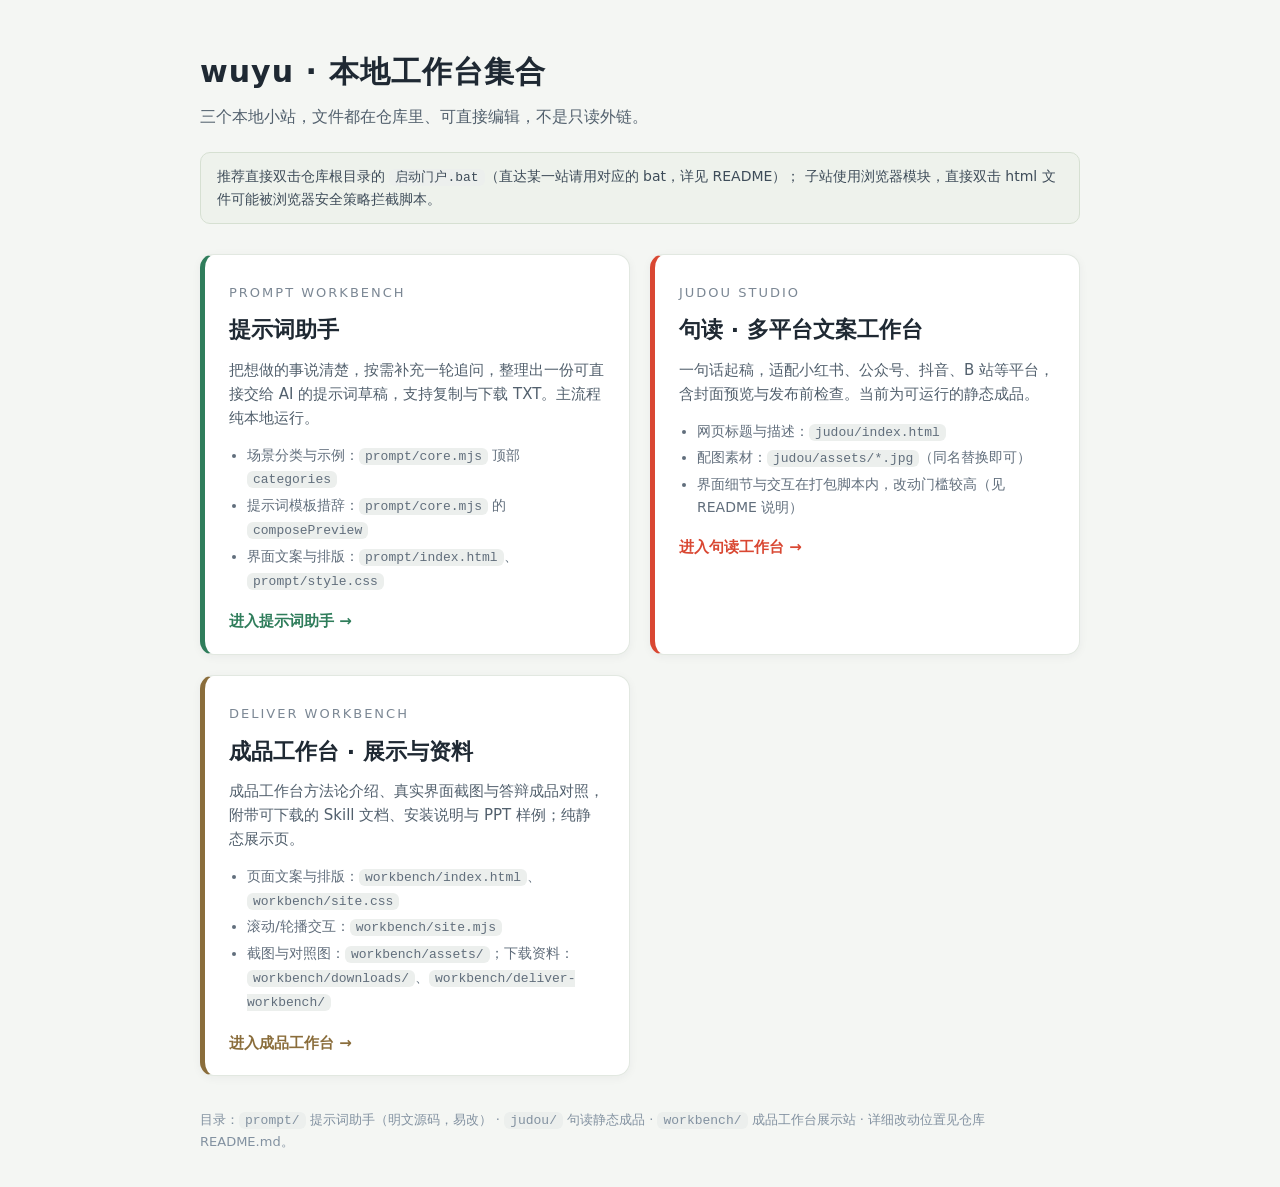
==== index.html @ df77c9cd "同步句读上游 8e75176，新增 workbench 成品工作台子站与门户入口 judou 主站更新到上游最新提交 8e75176（新打包产物 index-BxLxVFmK.js / index-C" ====
<!doctype html>
<html lang="zh-CN">
<head>
  <meta charset="utf-8">
  <meta name="viewport" content="width=device-width,initial-scale=1">
  <meta name="description" content="wuyu 本地工作台集合：提示词助手 + 句读文案工作台，源码与静态文件均可直接修改。">
  <title>wuyu · 本地工作台集合</title>
  <style>
    * { box-sizing: border-box; }
    body {
      margin: 0; min-height: 100vh; background: #f4f6f3; color: #1f2933;
      font-family: "PingFang SC", "Microsoft YaHei", "Segoe UI", system-ui, sans-serif;
      line-height: 1.6; padding: 48px 24px;
    }
    .wrap { max-width: 880px; margin: 0 auto; }
    header h1 { font-size: 30px; margin: 0 0 8px; letter-spacing: 1px; }
    header p.sub { margin: 0 0 6px; color: #52606d; }
    .hint {
      background: #eef2ec; border: 1px solid #d6e0d2; border-radius: 10px;
      padding: 12px 16px; font-size: 14px; color: #3e4c59; margin: 22px 0 30px;
    }
    .cards { display: grid; grid-template-columns: repeat(auto-fit, minmax(320px, 1fr)); gap: 20px; }
    a.card {
      display: block; text-decoration: none; color: inherit; background: #fff;
      border: 1px solid #e2e8e1; border-left: 5px solid #2f7d5b; border-radius: 14px;
      padding: 24px 24px 20px; box-shadow: 0 2px 10px rgba(31,41,51,.05);
      transition: transform .12s ease, box-shadow .12s ease;
    }
    a.card.judou { border-left-color: #d94732; }
    a.card.workbench { border-left-color: #8a6d3b; }
    a.card:hover { transform: translateY(-2px); box-shadow: 0 8px 22px rgba(31,41,51,.12); }
    .card .kicker { font-size: 13px; color: #7b8794; letter-spacing: 2px; }
    .card h2 { margin: 8px 0 10px; font-size: 22px; }
    .card p.desc { margin: 0 0 14px; font-size: 15px; color: #52606d; }
    .card ul { margin: 0 0 16px; padding-left: 18px; font-size: 14px; color: #616e7c; }
    .card ul li { margin: 3px 0; }
    .go { display: inline-block; font-size: 15px; font-weight: 600; color: #2f7d5b; }
    .card.judou .go { color: #d94732; }
    .card.workbench .go { color: #8a6d3b; }
    footer { margin-top: 34px; font-size: 13px; color: #8291a0; }
    code { background: #ecefed; padding: 1px 6px; border-radius: 6px; font-size: 13px; }
  </style>
</head>
<body>
  <div class="wrap">
    <header>
      <h1>wuyu · 本地工作台集合</h1>
      <p class="sub">三个本地小站，文件都在仓库里、可直接编辑，不是只读外链。</p>
      <div class="hint">
        推荐直接双击仓库根目录的 <code>启动门户.bat</code>（直达某一站请用对应的 bat，详见 README）；
        子站使用浏览器模块，直接双击 html 文件可能被浏览器安全策略拦截脚本。
      </div>
    </header>

    <section class="cards">
      <a class="card" href="./prompt/">
        <span class="kicker">PROMPT WORKBENCH</span>
        <h2>提示词助手</h2>
        <p class="desc">把想做的事说清楚，按需补充一轮追问，整理出一份可直接交给 AI 的提示词草稿，支持复制与下载 TXT。主流程纯本地运行。</p>
        <ul>
          <li>场景分类与示例：<code>prompt/core.mjs</code> 顶部 <code>categories</code></li>
          <li>提示词模板措辞：<code>prompt/core.mjs</code> 的 <code>composePreview</code></li>
          <li>界面文案与排版：<code>prompt/index.html</code>、<code>prompt/style.css</code></li>
        </ul>
        <span class="go">进入提示词助手 →</span>
      </a>

      <a class="card judou" href="./judou/">
        <span class="kicker">JUDOU STUDIO</span>
        <h2>句读 · 多平台文案工作台</h2>
        <p class="desc">一句话起稿，适配小红书、公众号、抖音、B 站等平台，含封面预览与发布前检查。当前为可运行的静态成品。</p>
        <ul>
          <li>网页标题与描述：<code>judou/index.html</code></li>
          <li>配图素材：<code>judou/assets/*.jpg</code>（同名替换即可）</li>
          <li>界面细节与交互在打包脚本内，改动门槛较高（见 README 说明）</li>
        </ul>
        <span class="go">进入句读工作台 →</span>
      </a>

      <a class="card workbench" href="./workbench/">
        <span class="kicker">DELIVER WORKBENCH</span>
        <h2>成品工作台 · 展示与资料</h2>
        <p class="desc">成品工作台方法论介绍、真实界面截图与答辩成品对照，附带可下载的 Skill 文档、安装说明与 PPT 样例；纯静态展示页。</p>
        <ul>
          <li>页面文案与排版：<code>workbench/index.html</code>、<code>workbench/site.css</code></li>
          <li>滚动/轮播交互：<code>workbench/site.mjs</code></li>
          <li>截图与对照图：<code>workbench/assets/</code>；下载资料：<code>workbench/downloads/</code>、<code>workbench/deliver-workbench/</code></li>
        </ul>
        <span class="go">进入成品工作台 →</span>
      </a>
    </section>

    <footer>
      目录：<code>prompt/</code> 提示词助手（明文源码，易改） · <code>judou/</code> 句读静态成品 · <code>workbench/</code> 成品工作台展示站 · 详细改动位置见仓库 README.md。
    </footer>
  </div>
</body>
</html>
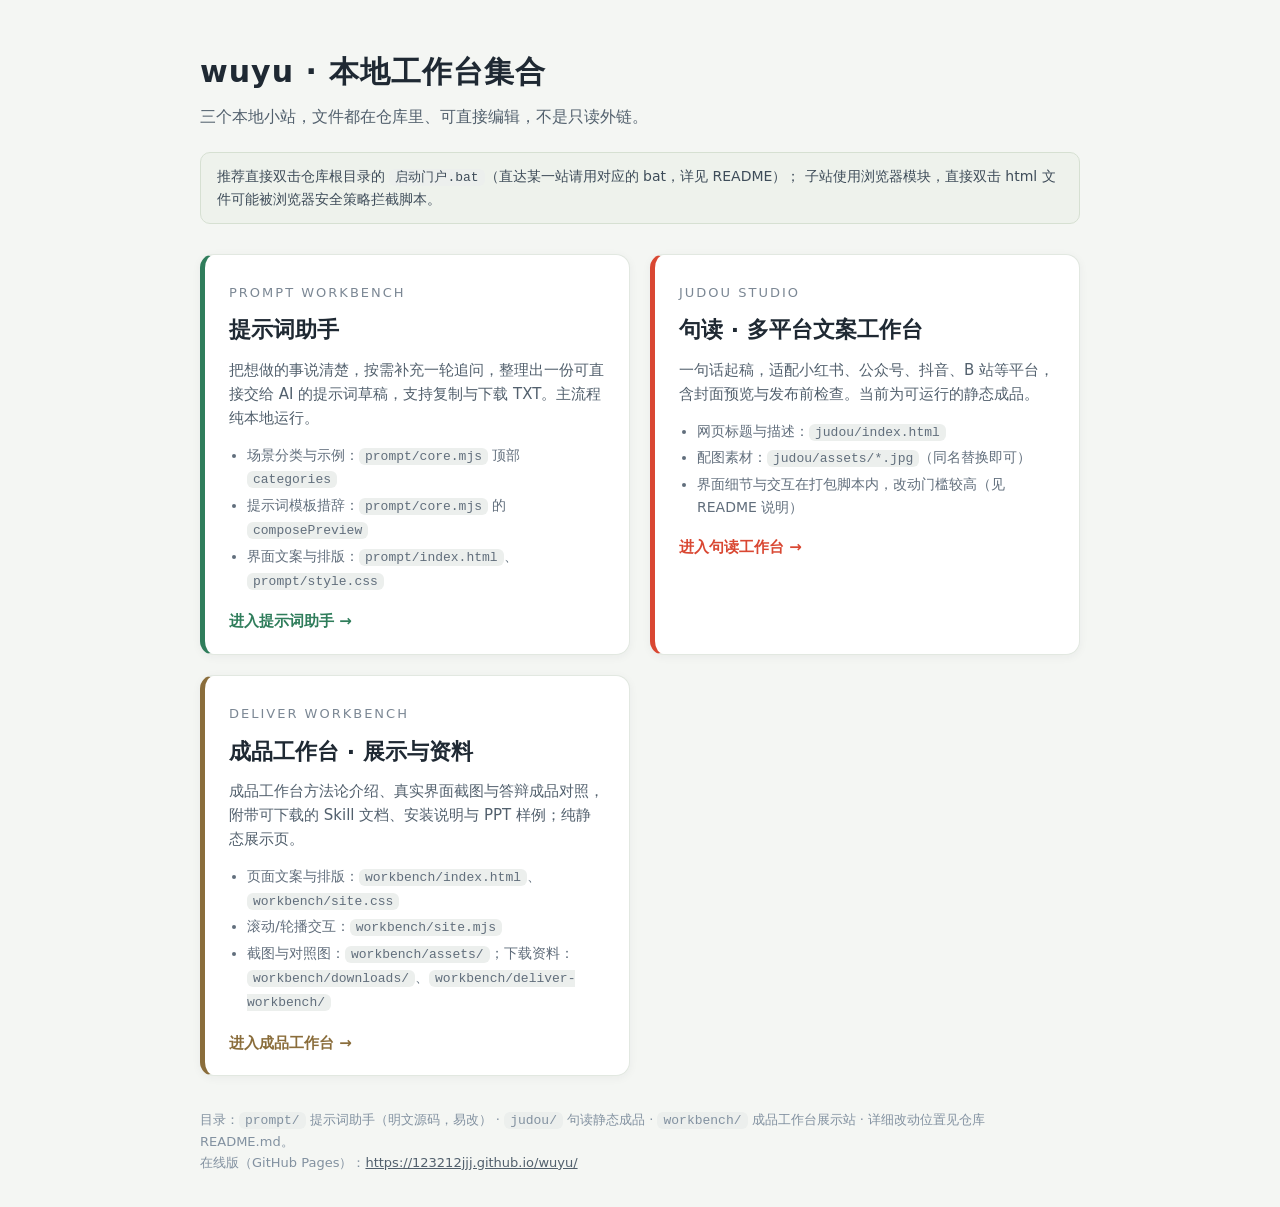
==== commit 39b89d87: "开启 GitHub Pages：新增根 .nojekyll 原样发布，README/门户补充在线地址 已将 main 分支根目录发布到 GitHub Pages（https://123212jjj.g" ====
--- a/index.html
+++ b/index.html
@@ -38,6 +38,7 @@
     .card.judou .go { color: #d94732; }
     .card.workbench .go { color: #8a6d3b; }
     footer { margin-top: 34px; font-size: 13px; color: #8291a0; }
+    footer a { color: #52606d; word-break: break-all; }
     code { background: #ecefed; padding: 1px 6px; border-radius: 6px; font-size: 13px; }
   </style>
 </head>
@@ -91,7 +92,8 @@
     </section>
 
     <footer>
-      目录：<code>prompt/</code> 提示词助手（明文源码，易改） · <code>judou/</code> 句读静态成品 · <code>workbench/</code> 成品工作台展示站 · 详细改动位置见仓库 README.md。
+      目录：<code>prompt/</code> 提示词助手（明文源码，易改） · <code>judou/</code> 句读静态成品 · <code>workbench/</code> 成品工作台展示站 · 详细改动位置见仓库 README.md。<br>
+      在线版（GitHub Pages）：<a href="https://123212jjj.github.io/wuyu/" target="_blank" rel="noopener">https://123212jjj.github.io/wuyu/</a>
     </footer>
   </div>
 </body>
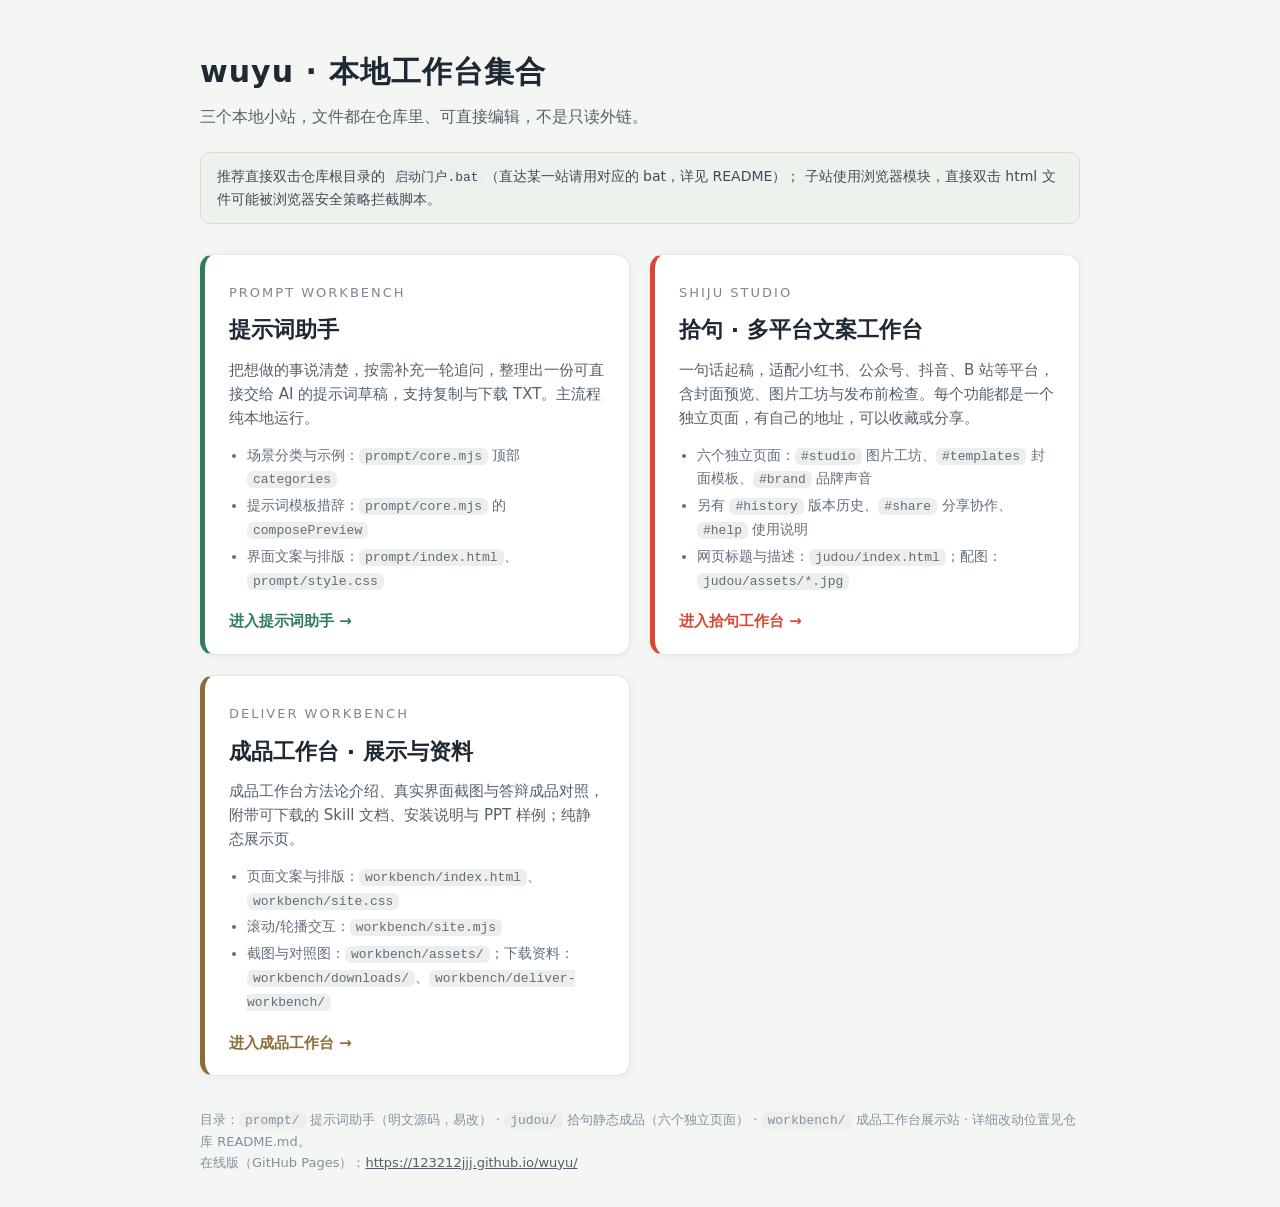
==== commit 55053ba1: "拾句 SHIJU 新版：六个功能改为独立页面 - 图片工坊/封面模板/品牌声音/版本历史/分享协作/使用说明 从弹窗改为独立页面   地址 #studio #templates #brand #his" ====
--- a/index.html
+++ b/index.html
@@ -3,7 +3,7 @@
 <head>
   <meta charset="utf-8">
   <meta name="viewport" content="width=device-width,initial-scale=1">
-  <meta name="description" content="wuyu 本地工作台集合：提示词助手 + 句读文案工作台，源码与静态文件均可直接修改。">
+  <meta name="description" content="wuyu 本地工作台集合：提示词助手 + 拾句文案工作台，源码与静态文件均可直接修改。">
   <title>wuyu · 本地工作台集合</title>
   <style>
     * { box-sizing: border-box; }
@@ -67,15 +67,15 @@
       </a>
 
       <a class="card judou" href="./judou/">
-        <span class="kicker">JUDOU STUDIO</span>
-        <h2>句读 · 多平台文案工作台</h2>
-        <p class="desc">一句话起稿，适配小红书、公众号、抖音、B 站等平台，含封面预览与发布前检查。当前为可运行的静态成品。</p>
+        <span class="kicker">SHIJU STUDIO</span>
+        <h2>拾句 · 多平台文案工作台</h2>
+        <p class="desc">一句话起稿，适配小红书、公众号、抖音、B 站等平台，含封面预览、图片工坊与发布前检查。每个功能都是一个独立页面，有自己的地址，可以收藏或分享。</p>
         <ul>
-          <li>网页标题与描述：<code>judou/index.html</code></li>
-          <li>配图素材：<code>judou/assets/*.jpg</code>（同名替换即可）</li>
-          <li>界面细节与交互在打包脚本内，改动门槛较高（见 README 说明）</li>
+          <li>六个独立页面：<code>#studio</code> 图片工坊、<code>#templates</code> 封面模板、<code>#brand</code> 品牌声音</li>
+          <li>另有 <code>#history</code> 版本历史、<code>#share</code> 分享协作、<code>#help</code> 使用说明</li>
+          <li>网页标题与描述：<code>judou/index.html</code>；配图：<code>judou/assets/*.jpg</code></li>
         </ul>
-        <span class="go">进入句读工作台 →</span>
+        <span class="go">进入拾句工作台 →</span>
       </a>
 
       <a class="card workbench" href="./workbench/">
@@ -92,7 +92,7 @@
     </section>
 
     <footer>
-      目录：<code>prompt/</code> 提示词助手（明文源码，易改） · <code>judou/</code> 句读静态成品 · <code>workbench/</code> 成品工作台展示站 · 详细改动位置见仓库 README.md。<br>
+      目录：<code>prompt/</code> 提示词助手（明文源码，易改） · <code>judou/</code> 拾句静态成品（六个独立页面） · <code>workbench/</code> 成品工作台展示站 · 详细改动位置见仓库 README.md。<br>
       在线版（GitHub Pages）：<a href="https://123212jjj.github.io/wuyu/" target="_blank" rel="noopener">https://123212jjj.github.io/wuyu/</a>
     </footer>
   </div>
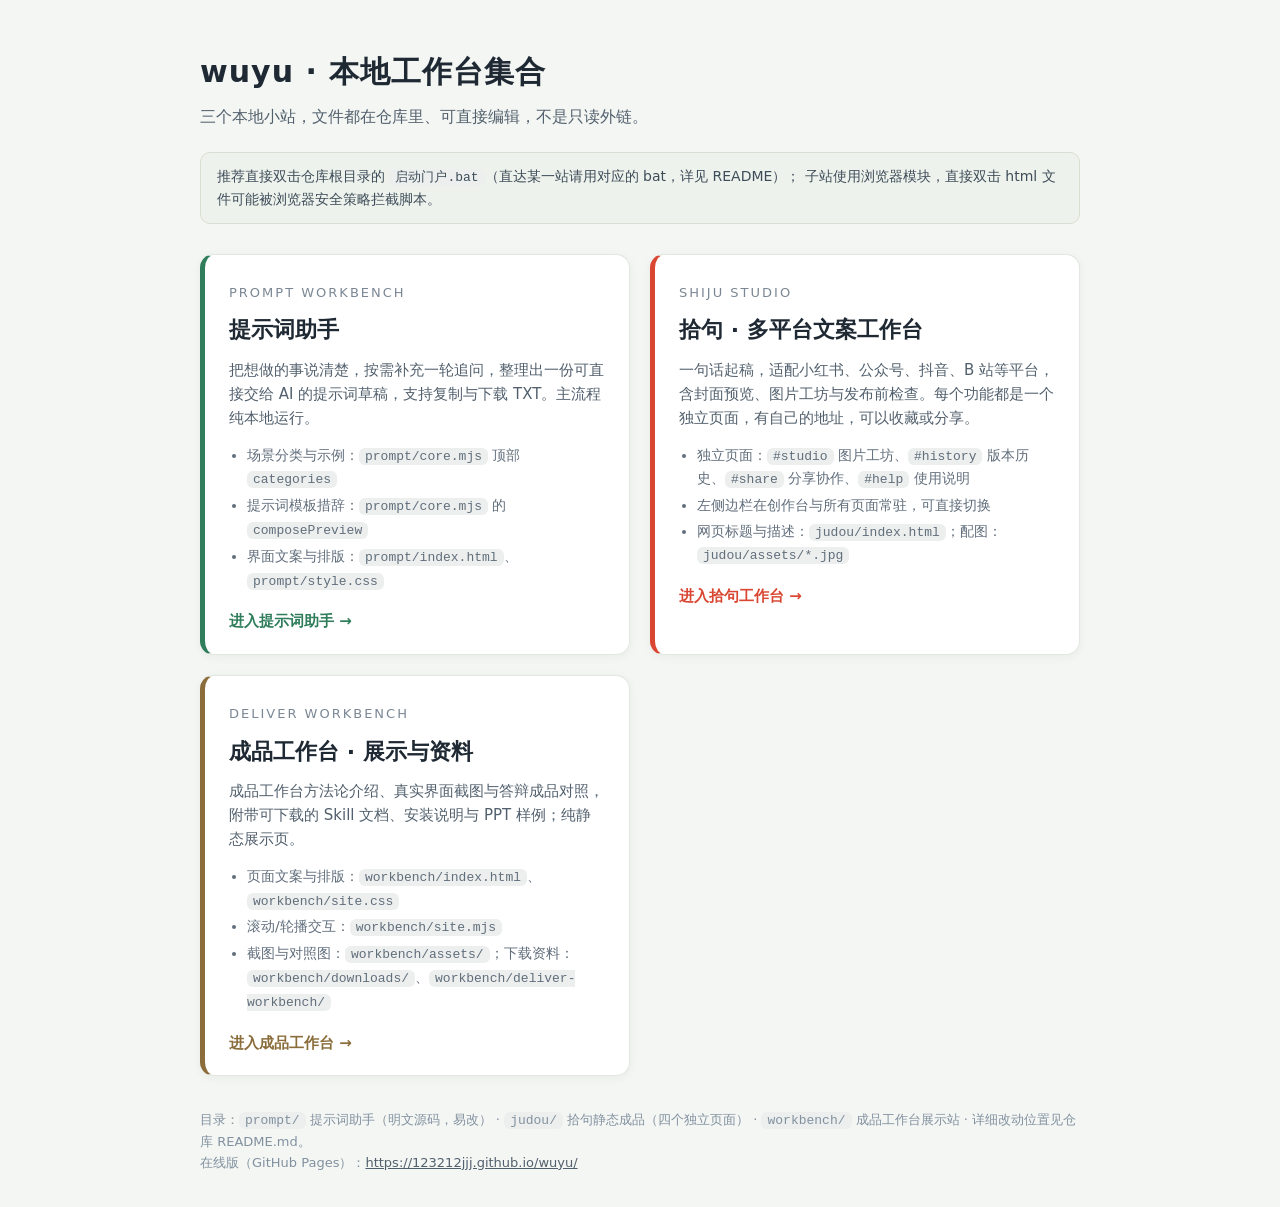
==== commit 209a5a14: "删除封面模板与品牌声音两个功能 - 侧边栏、页面切换条、移动端菜单、工作台头部按钮全部移除两个入口 - 两个页面的路由一并删除，打开旧地址会回到创作台 - 同步构建产物，更新门户卡片与 README " ====
--- a/index.html
+++ b/index.html
@@ -71,8 +71,8 @@
         <h2>拾句 · 多平台文案工作台</h2>
         <p class="desc">一句话起稿，适配小红书、公众号、抖音、B 站等平台，含封面预览、图片工坊与发布前检查。每个功能都是一个独立页面，有自己的地址，可以收藏或分享。</p>
         <ul>
-          <li>六个独立页面：<code>#studio</code> 图片工坊、<code>#templates</code> 封面模板、<code>#brand</code> 品牌声音</li>
-          <li>另有 <code>#history</code> 版本历史、<code>#share</code> 分享协作、<code>#help</code> 使用说明</li>
+          <li>独立页面：<code>#studio</code> 图片工坊、<code>#history</code> 版本历史、<code>#share</code> 分享协作、<code>#help</code> 使用说明</li>
+          <li>左侧边栏在创作台与所有页面常驻，可直接切换</li>
           <li>网页标题与描述：<code>judou/index.html</code>；配图：<code>judou/assets/*.jpg</code></li>
         </ul>
         <span class="go">进入拾句工作台 →</span>
@@ -92,7 +92,7 @@
     </section>
 
     <footer>
-      目录：<code>prompt/</code> 提示词助手（明文源码，易改） · <code>judou/</code> 拾句静态成品（六个独立页面） · <code>workbench/</code> 成品工作台展示站 · 详细改动位置见仓库 README.md。<br>
+      目录：<code>prompt/</code> 提示词助手（明文源码，易改） · <code>judou/</code> 拾句静态成品（四个独立页面） · <code>workbench/</code> 成品工作台展示站 · 详细改动位置见仓库 README.md。<br>
       在线版（GitHub Pages）：<a href="https://123212jjj.github.io/wuyu/" target="_blank" rel="noopener">https://123212jjj.github.io/wuyu/</a>
     </footer>
   </div>
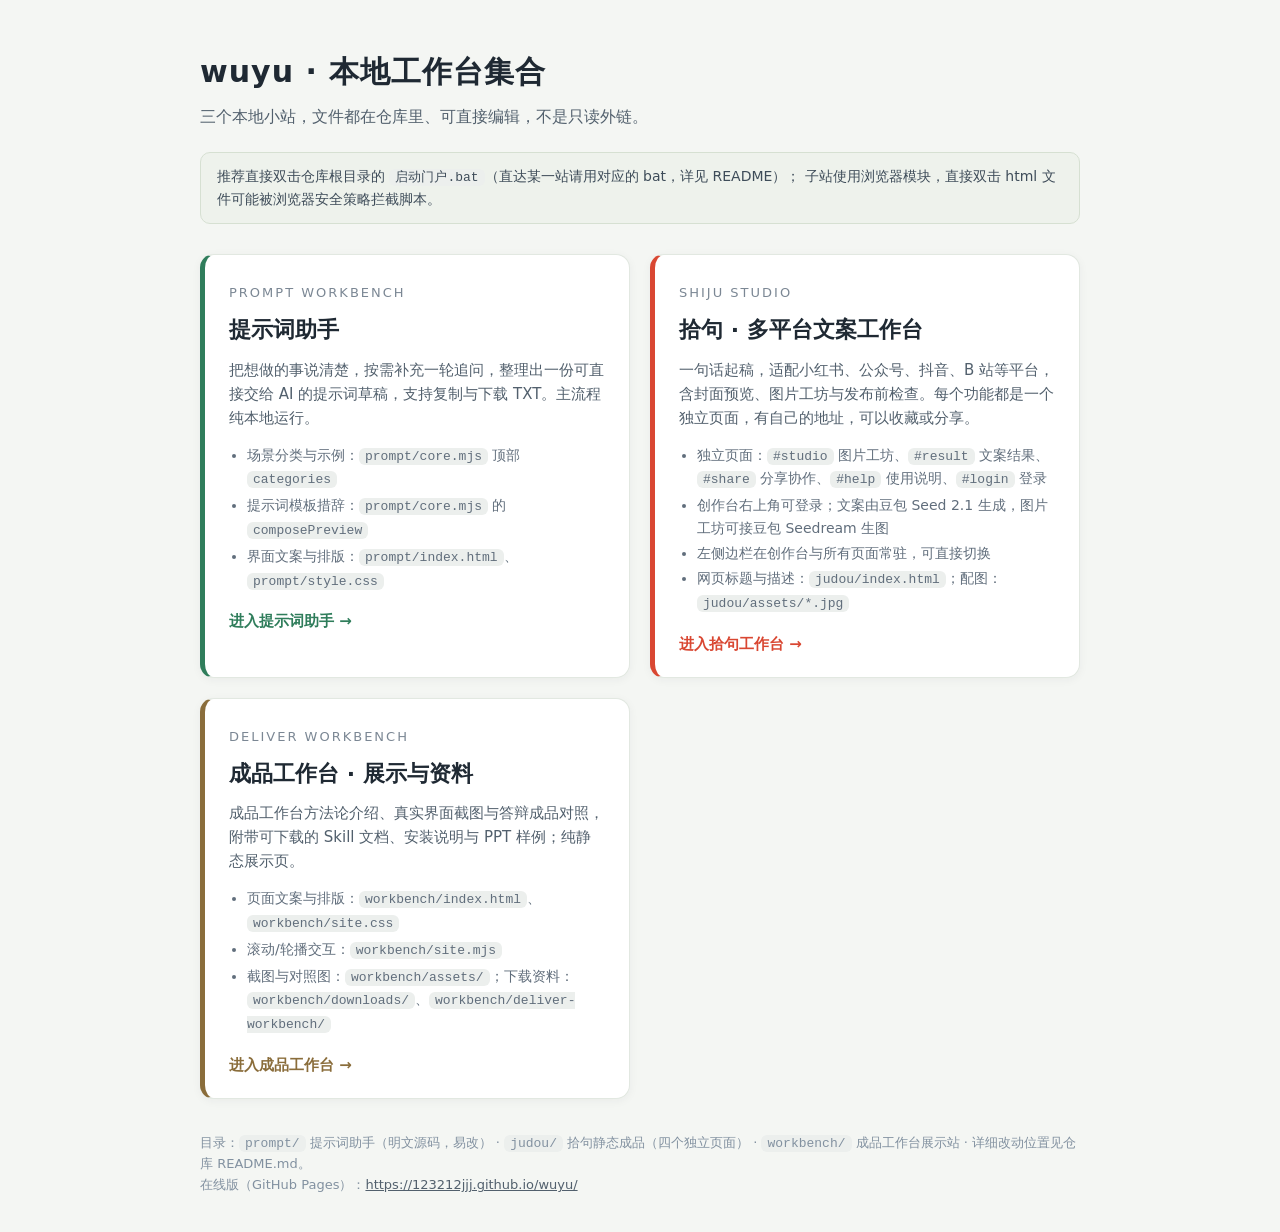
==== commit 3259e1d0: "清理收尾：删除无用 TopBar，门户/README/接入文档同步最新页面 - 删除未被引用的 TopBar.jsx - 门户 index.html 页面清单更新（文案结果、登录，去掉版本历史） - " ====
--- a/index.html
+++ b/index.html
@@ -71,7 +71,8 @@
         <h2>拾句 · 多平台文案工作台</h2>
         <p class="desc">一句话起稿，适配小红书、公众号、抖音、B 站等平台，含封面预览、图片工坊与发布前检查。每个功能都是一个独立页面，有自己的地址，可以收藏或分享。</p>
         <ul>
-          <li>独立页面：<code>#studio</code> 图片工坊、<code>#history</code> 版本历史、<code>#share</code> 分享协作、<code>#help</code> 使用说明</li>
+          <li>独立页面：<code>#studio</code> 图片工坊、<code>#result</code> 文案结果、<code>#share</code> 分享协作、<code>#help</code> 使用说明、<code>#login</code> 登录</li>
+          <li>创作台右上角可登录；文案由豆包 Seed 2.1 生成，图片工坊可接豆包 Seedream 生图</li>
           <li>左侧边栏在创作台与所有页面常驻，可直接切换</li>
           <li>网页标题与描述：<code>judou/index.html</code>；配图：<code>judou/assets/*.jpg</code></li>
         </ul>
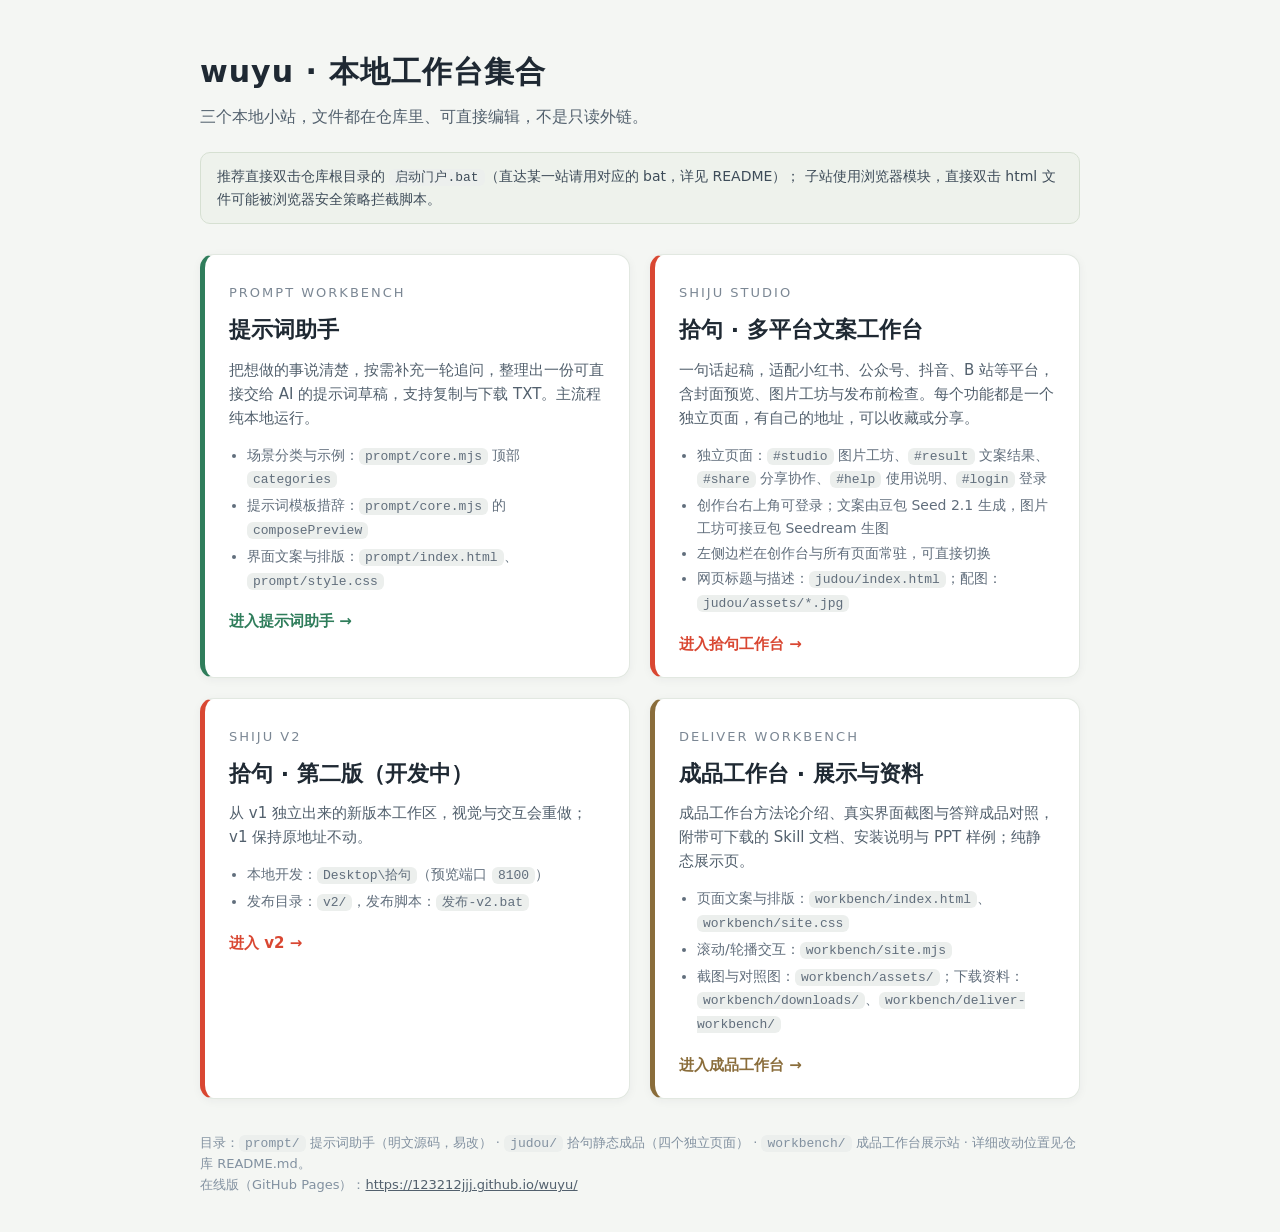
==== commit 6cb0be6f: "门户加入 v2 入口" ====
--- a/index.html
+++ b/index.html
@@ -79,6 +79,17 @@
         <span class="go">进入拾句工作台 →</span>
       </a>
 
+      <a class="card judou" href="./v2/">
+        <span class="kicker">SHIJU V2</span>
+        <h2>拾句 · 第二版（开发中）</h2>
+        <p class="desc">从 v1 独立出来的新版本工作区，视觉与交互会重做；v1 保持原地址不动。</p>
+        <ul>
+          <li>本地开发：<code>Desktop\拾句</code>（预览端口 <code>8100</code>）</li>
+          <li>发布目录：<code>v2/</code>，发布脚本：<code>发布-v2.bat</code></li>
+        </ul>
+        <span class="go">进入 v2 →</span>
+      </a>
+
       <a class="card workbench" href="./workbench/">
         <span class="kicker">DELIVER WORKBENCH</span>
         <h2>成品工作台 · 展示与资料</h2>
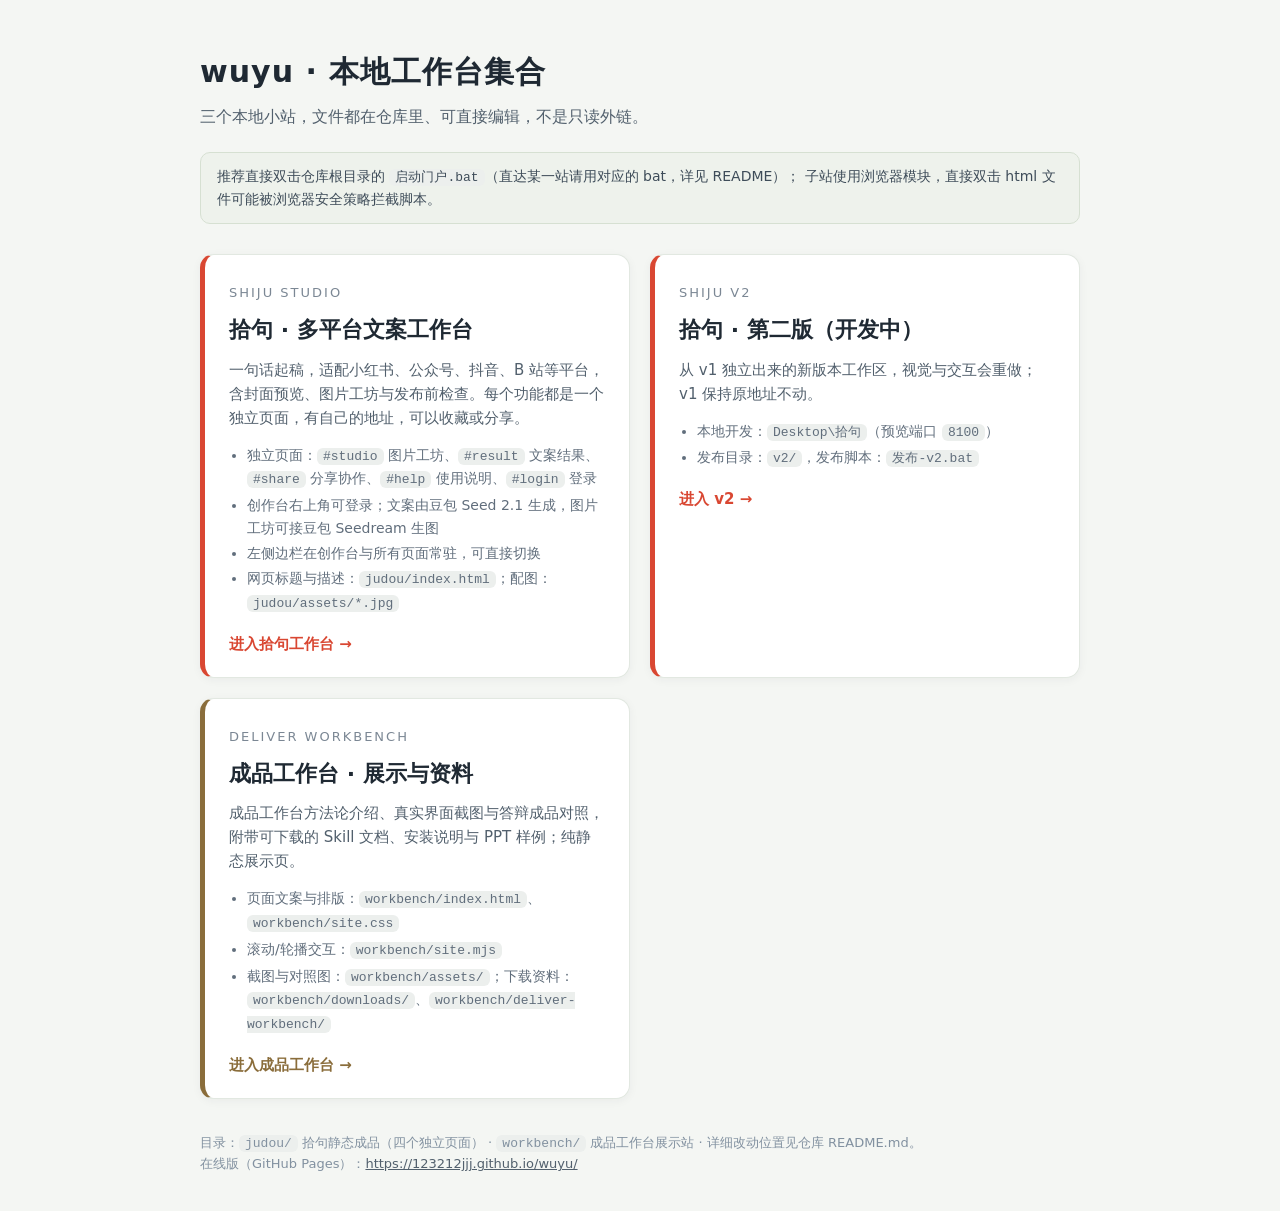
==== commit a86bdc3a: "删除 AI 提示词助手整页与 prompt/ 资源 - 侧边栏移除「提示词」入口，pages.js 删除 PROMPT_HREF/promptUrl - 删除仓库 prompt/ 子站（8 个文件）与" ====
--- a/index.html
+++ b/index.html
@@ -3,7 +3,7 @@
 <head>
   <meta charset="utf-8">
   <meta name="viewport" content="width=device-width,initial-scale=1">
-  <meta name="description" content="wuyu 本地工作台集合：提示词助手 + 拾句文案工作台，源码与静态文件均可直接修改。">
+  <meta name="description" content="拾句 SHIJU 多平台文案工作台：v1 主站、v2 开发版与成品工作台展示页。">
   <title>wuyu · 本地工作台集合</title>
   <style>
     * { box-sizing: border-box; }
@@ -54,18 +54,6 @@
     </header>
 
     <section class="cards">
-      <a class="card" href="./prompt/">
-        <span class="kicker">PROMPT WORKBENCH</span>
-        <h2>提示词助手</h2>
-        <p class="desc">把想做的事说清楚，按需补充一轮追问，整理出一份可直接交给 AI 的提示词草稿，支持复制与下载 TXT。主流程纯本地运行。</p>
-        <ul>
-          <li>场景分类与示例：<code>prompt/core.mjs</code> 顶部 <code>categories</code></li>
-          <li>提示词模板措辞：<code>prompt/core.mjs</code> 的 <code>composePreview</code></li>
-          <li>界面文案与排版：<code>prompt/index.html</code>、<code>prompt/style.css</code></li>
-        </ul>
-        <span class="go">进入提示词助手 →</span>
-      </a>
-
       <a class="card judou" href="./judou/">
         <span class="kicker">SHIJU STUDIO</span>
         <h2>拾句 · 多平台文案工作台</h2>
@@ -104,7 +92,7 @@
     </section>
 
     <footer>
-      目录：<code>prompt/</code> 提示词助手（明文源码，易改） · <code>judou/</code> 拾句静态成品（四个独立页面） · <code>workbench/</code> 成品工作台展示站 · 详细改动位置见仓库 README.md。<br>
+      目录：<code>judou/</code> 拾句静态成品（四个独立页面） · <code>workbench/</code> 成品工作台展示站 · 详细改动位置见仓库 README.md。<br>
       在线版（GitHub Pages）：<a href="https://123212jjj.github.io/wuyu/" target="_blank" rel="noopener">https://123212jjj.github.io/wuyu/</a>
     </footer>
   </div>
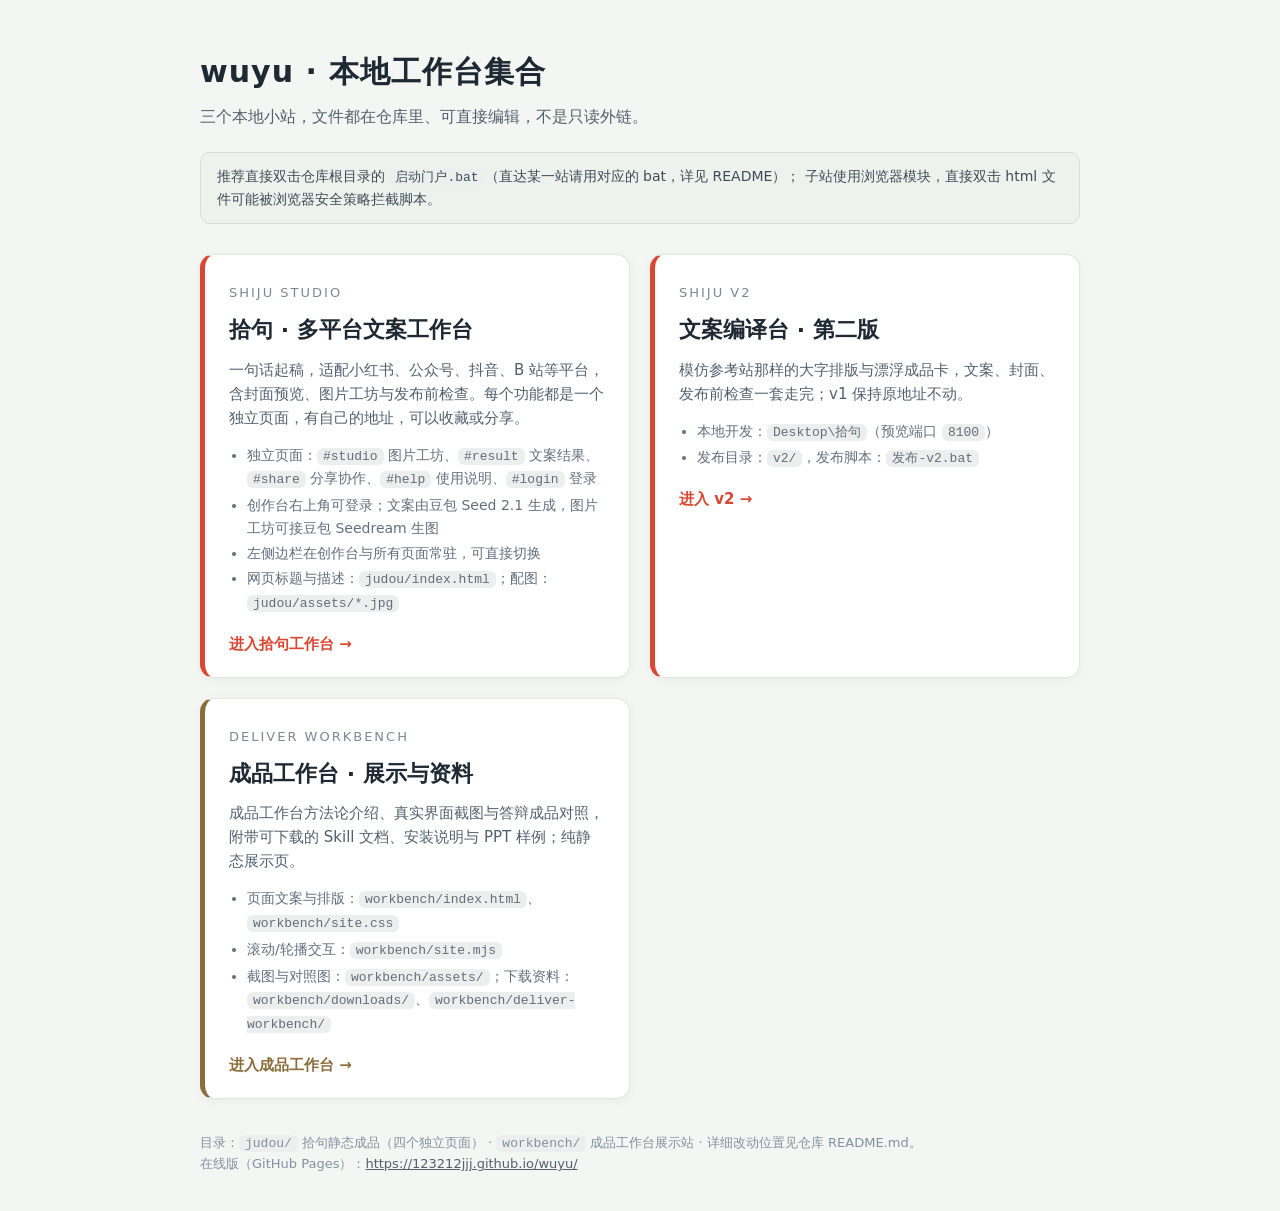
==== commit 6fbd248c: "门户 v2 卡片改为文案编译台" ====
--- a/index.html
+++ b/index.html
@@ -69,8 +69,8 @@
 
       <a class="card judou" href="./v2/">
         <span class="kicker">SHIJU V2</span>
-        <h2>拾句 · 第二版（开发中）</h2>
-        <p class="desc">从 v1 独立出来的新版本工作区，视觉与交互会重做；v1 保持原地址不动。</p>
+        <h2>文案编译台 · 第二版</h2>
+        <p class="desc">模仿参考站那样的大字排版与漂浮成品卡，文案、封面、发布前检查一套走完；v1 保持原地址不动。</p>
         <ul>
           <li>本地开发：<code>Desktop\拾句</code>（预览端口 <code>8100</code>）</li>
           <li>发布目录：<code>v2/</code>，发布脚本：<code>发布-v2.bat</code></li>
